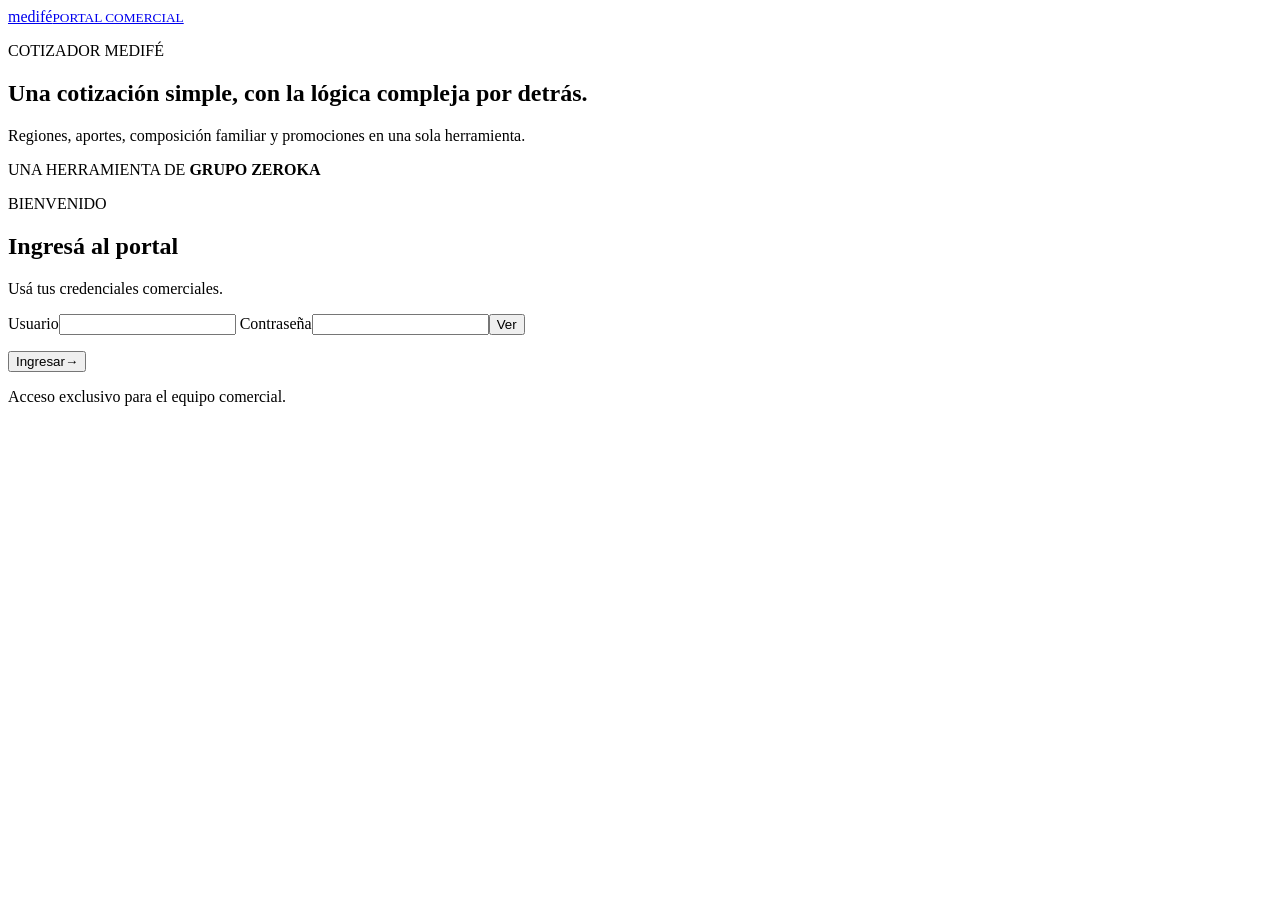
==== login.html @ 818e567e "Agrega pantalla de login Medifé" ====
<!doctype html>
<html lang="es">
<head>
  <meta charset="utf-8">
  <meta name="viewport" content="width=device-width,initial-scale=1">
  <meta name="theme-color" content="#173f70">
  <title>Medifé · Portal comercial</title>
  <link rel="stylesheet" href="css/styles.css">
</head>
<body class="login-page">
  <main class="login-shell">
    <section class="login-brand">
      <a class="brand brand--login" href="login.html"><span class="brand-word">medifé</span><small>PORTAL COMERCIAL</small></a>
      <div class="login-copy"><p class="eyebrow eyebrow--white">COTIZADOR MEDIFÉ</p><h1>Una cotización simple, con la lógica compleja por detrás.</h1><p>Regiones, aportes, composición familiar y promociones en una sola herramienta.</p></div>
      <p class="zeroka">UNA HERRAMIENTA DE <b>GRUPO ZEROKA</b></p>
    </section>
    <section class="login-card">
      <p class="eyebrow">BIENVENIDO</p><h2>Ingresá al portal</h2><p class="muted">Usá tus credenciales comerciales.</p>
      <form id="loginForm" autocomplete="on">
        <label>Usuario<input name="username" autocomplete="username" required></label>
        <label>Contraseña<span class="password-wrap"><input id="password" name="password" type="password" autocomplete="current-password" required><button type="button" id="showPassword">Ver</button></span></label>
        <p class="form-error" id="loginError" role="alert"></p>
        <button class="button button--primary button--wide" type="submit"><span>Ingresar</span><span>→</span></button>
      </form>
      <p class="login-note">Acceso exclusivo para el equipo comercial.</p>
    </section>
  </main>
  <script src="auth/login.js"></script>
</body>
</html>
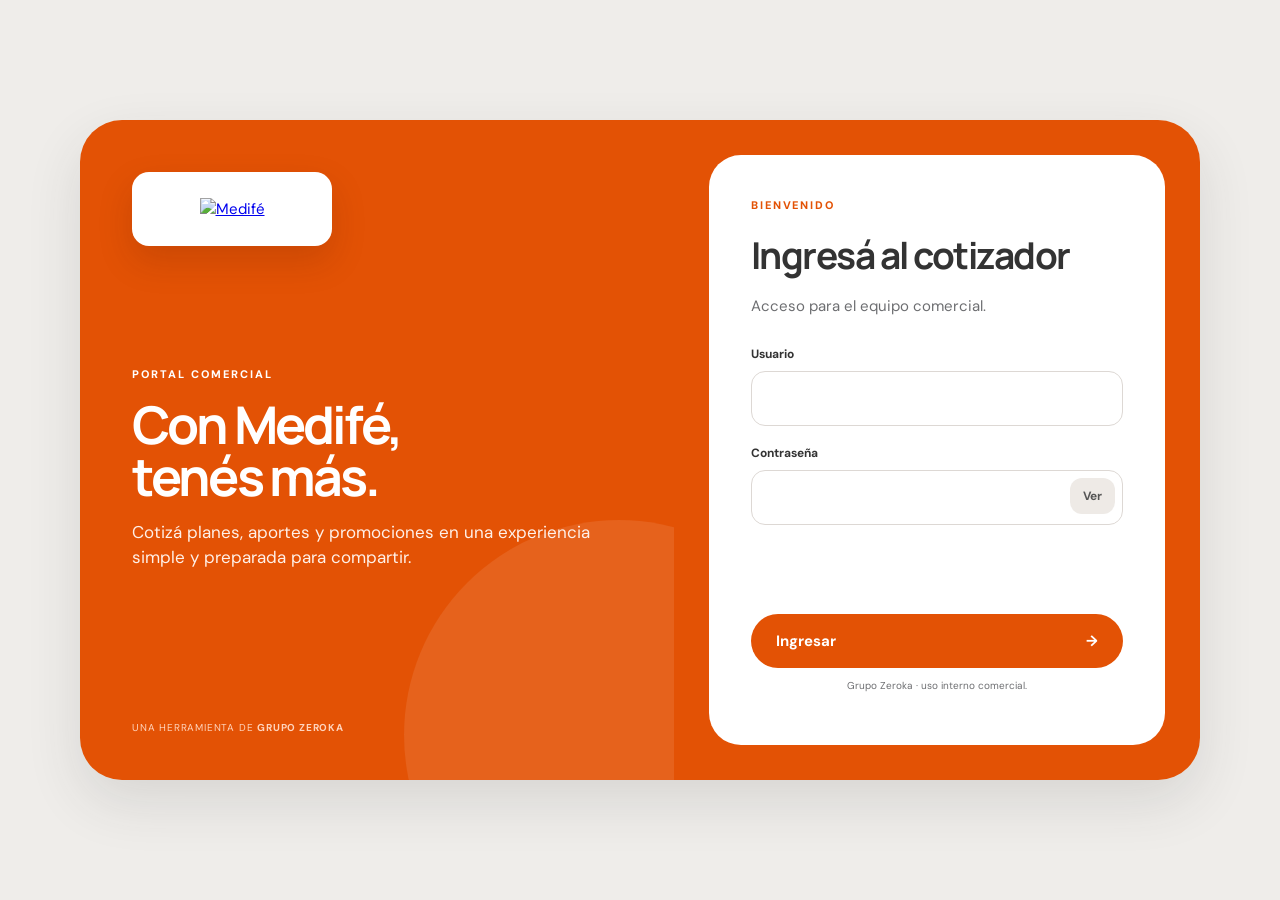
==== commit abf26829: "Incorpora logo oficial Medifé al login" ====
--- a/login.html
+++ b/login.html
@@ -3,26 +3,35 @@
 <head>
   <meta charset="utf-8">
   <meta name="viewport" content="width=device-width,initial-scale=1">
-  <meta name="theme-color" content="#173f70">
+  <meta name="theme-color" content="#e35205">
   <title>Medifé · Portal comercial</title>
   <link rel="stylesheet" href="css/styles.css">
+  <link rel="stylesheet" href="css/v2.css">
 </head>
 <body class="login-page">
   <main class="login-shell">
     <section class="login-brand">
-      <a class="brand brand--login" href="login.html"><span class="brand-word">medifé</span><small>PORTAL COMERCIAL</small></a>
-      <div class="login-copy"><p class="eyebrow eyebrow--white">COTIZADOR MEDIFÉ</p><h1>Una cotización simple, con la lógica compleja por detrás.</h1><p>Regiones, aportes, composición familiar y promociones en una sola herramienta.</p></div>
+      <a class="login-official-logo" href="login.html" aria-label="Medifé">
+        <img src="https://cdn.brandfetch.io/id6jmCuFs2/theme/dark/logo.svg?c=1bxid64Mup7aczewSAYMX&t=1781726803816" crossorigin="anonymous" referrerpolicy="no-referrer" alt="Medifé">
+      </a>
+      <div class="login-copy">
+        <p class="eyebrow eyebrow--white">PORTAL COMERCIAL</p>
+        <h1>Con Medifé,<br>tenés más.</h1>
+        <p>Cotizá planes, aportes y promociones en una experiencia simple y preparada para compartir.</p>
+      </div>
       <p class="zeroka">UNA HERRAMIENTA DE <b>GRUPO ZEROKA</b></p>
     </section>
     <section class="login-card">
-      <p class="eyebrow">BIENVENIDO</p><h2>Ingresá al portal</h2><p class="muted">Usá tus credenciales comerciales.</p>
+      <p class="eyebrow">BIENVENIDO</p>
+      <h2>Ingresá al cotizador</h2>
+      <p class="muted">Acceso para el equipo comercial.</p>
       <form id="loginForm" autocomplete="on">
         <label>Usuario<input name="username" autocomplete="username" required></label>
         <label>Contraseña<span class="password-wrap"><input id="password" name="password" type="password" autocomplete="current-password" required><button type="button" id="showPassword">Ver</button></span></label>
         <p class="form-error" id="loginError" role="alert"></p>
         <button class="button button--primary button--wide" type="submit"><span>Ingresar</span><span>→</span></button>
       </form>
-      <p class="login-note">Acceso exclusivo para el equipo comercial.</p>
+      <p class="login-note">Grupo Zeroka · uso interno comercial.</p>
     </section>
   </main>
   <script src="auth/login.js"></script>
--- a/css/styles.css
+++ b/css/styles.css
@@ -0,0 +1,16 @@
+@import url('https://fonts.googleapis.com/css2?family=DM+Sans:wght@400;500;600;700&family=Manrope:wght@500;600;700;800&display=swap');
+:root{--orange:#E35205;--orange-dark:#B84203;--silver:#A7A9AC;--silver-dark:#6D6E71;--silver-light:#F0F0EF;--charcoal:#333333;--paper:#F7F7F5;--ink:#333333;--muted:#6D6E71;--line:#DDDAD7;--white:#fff;--radius:34px;--shadow:0 22px 55px rgba(51,51,51,.12);--blue:var(--orange);--blue2:var(--orange-dark);--cyan:var(--silver);--aqua:var(--silver-light);--navy:var(--charcoal)}
+[hidden]{display:none!important}*{box-sizing:border-box}html{scroll-behavior:smooth}body{margin:0;background:var(--paper);color:var(--ink);font:15px/1.5 'DM Sans',sans-serif}button,input,select{font:inherit}button{cursor:pointer}input[type=checkbox],input[type=radio]{accent-color:var(--blue)}
+.site-header{height:78px;padding:0 clamp(24px,6vw,86px);display:flex;align-items:center;justify-content:space-between;background:#fff}.brand{display:flex;flex-direction:column;text-decoration:none;line-height:1}.brand-word{font:800 31px/1 'Manrope',sans-serif;letter-spacing:-.06em;color:var(--blue)}.brand small{margin-top:5px;color:var(--silver-dark);font-size:8px;font-weight:800;letter-spacing:.2em}.header-actions{display:flex;align-items:center;gap:24px;color:var(--muted);font-size:12px}.header-actions b{color:var(--blue);letter-spacing:.08em}.link-button{border:0;border-left:1px solid var(--line);background:none;padding-left:24px;color:var(--ink)}
+.hero{position:relative;min-height:650px;margin:0 18px;border-radius:0 0 48px 48px;overflow:hidden;background:linear-gradient(135deg,#C94403 0%,var(--orange) 55%,#F07A42 100%);color:#fff;display:grid;grid-template-columns:56% 44%}.hero-copy{z-index:2;padding:clamp(70px,9vw,115px) clamp(42px,7vw,100px)}.eyebrow{margin:0 0 16px;color:var(--blue);font-size:11px;font-weight:800;letter-spacing:.18em}.eyebrow--white{color:#fff}.hero h1{max-width:720px;margin:0;font:700 clamp(47px,5.7vw,82px)/.98 'Manrope',sans-serif;letter-spacing:-.06em}.hero-copy>p:not(.eyebrow){max-width:600px;margin:28px 0;color:#FFF0E8;font-size:18px}.hero-pills{display:flex;flex-wrap:wrap;gap:10px;margin-top:34px}.hero-pills span{padding:9px 13px;border-radius:999px;background:rgba(255,255,255,.12);border:1px solid rgba(255,255,255,.13);font-size:12px}.hero-art{position:relative;min-height:520px}.orb{position:absolute;border-radius:50%;background:rgba(255,255,255,.10);border:1px solid rgba(255,255,255,.18)}.orb--one{width:470px;height:470px;right:-80px;top:75px}.orb--two{width:250px;height:250px;left:0;top:120px}.orb--three{width:120px;height:120px;right:120px;bottom:30px;background:rgba(167,169,172,.55)}.hero-card{position:absolute;right:clamp(35px,6vw,90px);top:50%;transform:translateY(-50%);width:min(340px,78%);padding:34px;border-radius:34px;background:#fff;color:var(--ink);box-shadow:0 34px 80px rgba(0,0,0,.2)}.hero-card small{color:var(--silver-dark);font-weight:800;letter-spacing:.12em}.hero-card strong{display:block;margin:15px 0 4px;color:var(--blue);font:800 58px/1 'Manrope';letter-spacing:-.07em}.hero-card p{margin:0;color:var(--muted)}
+.button{display:inline-flex;align-items:center;justify-content:space-between;gap:24px;min-height:54px;padding:0 24px;border:1px solid transparent;border-radius:999px;font-weight:700}.button--white{background:#fff;color:var(--blue)}.button--primary{background:var(--blue);color:#fff}.button--outline{border-color:var(--line);background:#fff;color:var(--ink)}.button--ghost{border-color:rgba(255,255,255,.4);background:transparent;color:#fff}.button--wide{width:100%}
+.quote-layout{display:grid;grid-template-columns:minmax(0,1fr) 320px;gap:28px;max-width:1240px;margin:70px auto;padding:0 24px}.form-card{padding:clamp(30px,5vw,62px);border-radius:var(--radius);background:#fff;box-shadow:var(--shadow)}.section-heading{display:flex;gap:18px;align-items:flex-start;margin-bottom:30px}.section-heading>span{color:var(--silver-dark);font-weight:800}.section-heading h2{margin:0;font:700 clamp(30px,4vw,49px)/1.02 'Manrope';letter-spacing:-.05em}.section-heading h3{margin:0;font:700 25px/1.1 'Manrope'}.section-heading p{margin:8px 0 0;color:var(--muted)}.section-heading--small{margin-bottom:20px}.field-grid{display:grid;gap:16px}.field-grid--3{grid-template-columns:1.3fr 1fr 1fr}.field-grid--2{grid-template-columns:repeat(2,minmax(0,1fr))}label{display:grid;gap:8px;font-size:12px;font-weight:700}input:not([type=checkbox]):not([type=radio]),select{width:100%;height:52px;padding:0 15px;border:1px solid var(--line);border-radius:15px;background:#FCFBFA;color:var(--ink);outline:none}input:focus,select:focus{border-color:var(--silver-dark);box-shadow:0 0 0 3px var(--silver-light)}hr{margin:34px 0;border:0;border-top:1px solid var(--line)}.field-help{color:var(--muted);font-weight:400}.compact-row{margin-top:16px}.choice-row{display:grid;gap:12px}.choice-row--2{grid-template-columns:repeat(2,1fr)}.choice{position:relative;display:block;padding:18px;border:1px solid var(--line);border-radius:18px}.choice input{position:absolute;opacity:0}.choice b,.choice small{display:block}.choice small{margin-top:4px;color:var(--muted);font-weight:400}.choice.active{border-color:var(--blue);background:#F7F3F0}.check-card{display:flex;align-items:flex-start;gap:12px;padding:14px 16px;border:1px solid var(--line);border-radius:16px;background:#FCFBFA;min-height:52px}.check-card input{flex:0 0 auto;width:17px;height:17px;margin-top:2px}.check-card span{display:block}.check-card b,.check-card small{display:block}.check-card small{color:var(--muted);font-weight:400}.standalone-check{margin-top:14px}.subsection{margin-top:18px;padding:18px;border-radius:20px;background:#F5F4F2;border:1px solid #E6E2DE}.subsection h4{margin:0 0 14px;font:700 16px 'Manrope'}.children-ages{display:grid;grid-template-columns:repeat(4,minmax(0,1fr));gap:12px}.form-error{min-height:21px;margin:16px 0;color:#c73030;font-size:12px;font-weight:700}
+.campaign-info{margin:28px 0;border:1px solid var(--line);border-radius:18px;background:#FCFBFA;overflow:hidden}.campaign-info summary{display:flex;align-items:center;gap:12px;padding:16px;cursor:pointer;list-style:none}.campaign-info summary::-webkit-details-marker{display:none}.campaign-info-icon{display:grid;place-items:center;width:28px;height:28px;border-radius:50%;background:var(--blue);color:#fff;font-weight:800}.campaign-info summary>span:nth-child(2){flex:1}.campaign-info summary b,.campaign-info summary small{display:block}.campaign-info summary small{color:var(--muted)}.campaign-toggle{width:12px;height:12px;border-right:2px solid var(--muted);border-bottom:2px solid var(--muted);transform:rotate(45deg)}.campaign-info[open] .campaign-toggle{transform:rotate(225deg)}.campaign-info-body{padding:0 18px 18px;color:var(--muted);font-size:12px}.campaign-info-body p{margin:9px 0}
+.case-card{position:sticky;top:24px;align-self:start;padding:34px;border-radius:32px;background:var(--navy);color:#fff}.case-card h3{margin:0 0 28px;font:700 30px 'Manrope'}.case-person{display:flex;align-items:center;gap:14px;padding-bottom:25px;border-bottom:1px solid rgba(255,255,255,.16)}.case-person>span{display:grid;place-items:center;width:50px;height:50px;border-radius:17px;background:#fff;color:var(--blue);font-weight:800}.case-person b,.case-person small{display:block}.case-person small{color:#D7D7D7}.case-card dl{margin:24px 0}.case-card dl div{display:flex;justify-content:space-between;padding:8px 0}.case-card dt{color:#C9C9C9}.case-card dd{margin:0;font-weight:700}.case-foot{margin:30px 0 0;color:#B7B7B7;font-size:11px}
+.plans-section{padding:50px max(24px,4vw) 130px;background:#fff}.results-head{display:flex;align-items:end;justify-content:space-between;gap:30px;max-width:1400px;margin:0 auto 36px}.results-head h2{margin:0;font:700 clamp(36px,5vw,62px)/1 'Manrope';letter-spacing:-.055em}.results-head p:not(.eyebrow){color:var(--muted)}.plans-grid{display:grid;grid-template-columns:repeat(4,1fr);gap:18px;max-width:1400px;margin:auto}.plan-card{min-height:345px;padding:27px;border:1px solid var(--line);border-radius:28px;background:#fff;display:flex;flex-direction:column;transition:.2s}.plan-card:hover{transform:translateY(-4px);box-shadow:var(--shadow)}.plan-card.featured{background:var(--blue);color:#fff;border-color:var(--blue)}.plan-top{display:flex;justify-content:space-between;gap:12px}.plan-card h3{margin:0;font:800 29px/1.05 'Manrope';letter-spacing:-.04em}.tag{height:max-content;padding:7px 10px;border-radius:999px;background:var(--silver-light);color:var(--blue);font-size:10px;font-weight:800}.featured .tag{background:#fff;color:var(--blue)}.plan-family{color:var(--muted);min-height:42px}.featured .plan-family{color:#EFEFEF}.plan-price{margin:auto 0 17px}.plan-price small,.plan-price strong{display:block}.plan-price small{color:var(--muted)}.featured .plan-price small{color:#EFEFEF}.plan-price strong{margin:3px 0;font:700 27px 'Manrope'}.price-note{min-height:36px}.plan-card .button{width:100%}.featured .button{background:#fff;color:var(--blue)}.plan-flags{display:flex;flex-wrap:wrap;gap:6px;margin:0 0 15px}.plan-flags span{padding:6px 9px;border-radius:999px;background:#F2F2F1;color:var(--muted);font-size:9px;font-weight:700}.featured .plan-flags span{background:rgba(255,255,255,.12);color:#fff}.empty-state{grid-column:1/-1;padding:40px;border:1px dashed var(--line);border-radius:22px;text-align:center;color:var(--muted)}.empty-state b,.empty-state span{display:block}.empty-state b{color:var(--ink);font-size:18px}
+.selected-bar{position:relative;z-index:8;display:grid;grid-template-columns:1fr 1fr auto;align-items:center;gap:30px;padding:34px max(35px,6vw);background:var(--navy);color:#fff}.selected-bar p{margin:0;color:#C9C9C9;font-size:10px}.selected-bar h2{margin:4px 0;font:700 38px 'Manrope'}.selected-bar small{color:#C9C9C9}.selected-price strong,.selected-price small{display:block}.selected-price strong{font:700 35px 'Manrope'}.selected-actions{display:flex;gap:10px}
+.quote-dialog{width:min(1140px,96vw);height:95vh;padding:0;border:0;border-radius:26px;background:#EAE9E7;box-shadow:0 30px 90px rgba(0,0,0,.35)}.quote-dialog::backdrop{background:rgba(35,35,35,.72)}.dialog-toolbar{position:sticky;top:0;z-index:5;display:flex;align-items:center;justify-content:space-between;gap:20px;padding:14px 20px;background:#fff;border-bottom:1px solid var(--line)}.dialog-toolbar b,.dialog-toolbar small{display:block}.dialog-toolbar small{color:var(--muted)}.dialog-toolbar>div:last-child{display:flex;gap:10px}.icon-button{width:52px;border:0;border-radius:999px;background:var(--paper);font-size:26px}.quote-pages{padding:30px}.quote-page{position:relative;width:794px;min-height:1123px;margin:0 auto 28px;overflow:hidden;background:#fff;box-shadow:0 12px 34px rgba(35,35,35,.12);page-break-after:always}.quote-cover{background:linear-gradient(145deg,#C94403,var(--orange));color:#fff}.quote-cover:before{content:"";position:absolute;width:460px;height:460px;border-radius:50%;right:-170px;top:-160px;background:rgba(255,255,255,.1)}.quote-brand{position:absolute;left:58px;top:52px;font:800 38px 'Manrope';letter-spacing:-.06em}.quote-cover-copy{position:absolute;left:58px;top:230px;width:620px}.quote-cover h1{margin:0;font:700 62px/.98 'Manrope';letter-spacing:-.06em}.quote-cover p{font-size:19px;color:#FFF0E8}.cover-card{position:absolute;left:58px;right:58px;bottom:82px;padding:30px;border-radius:28px;background:#fff;color:var(--ink);display:grid;grid-template-columns:1fr 1fr}.cover-card small,.cover-card strong{display:block}.cover-card strong{font:700 29px 'Manrope'}.cover-card>div:last-child{padding-left:28px;border-left:1px solid var(--line)}.quote-content{padding:58px}.quote-content h2{margin:20px 0 30px;font:700 48px/1 'Manrope';letter-spacing:-.05em}.quote-content>p{color:var(--muted)}.quote-kpis{display:grid;grid-template-columns:repeat(3,1fr);gap:12px;margin:24px 0}.quote-kpi{padding:20px;border-radius:20px;background:#F4F1EE}.quote-kpi small,.quote-kpi strong{display:block}.quote-kpi strong{color:var(--blue);font:800 23px 'Manrope'}.detail-list{border-top:1px solid var(--line)}.detail-row{display:grid;grid-template-columns:1fr 170px;gap:20px;padding:15px 0;border-bottom:1px solid var(--line)}.detail-row>span:last-child{text-align:right;color:var(--blue);font-weight:800}.detail-row small{color:var(--muted)}.timeline{display:grid;grid-template-columns:repeat(4,1fr);gap:10px}.month-card{padding:14px;border-radius:16px;background:#F4F3F1}.month-card b,.month-card span,.month-card small{display:block}.month-card b{color:var(--blue)}.month-card span{font-size:17px;font-weight:800}.month-card small{color:var(--muted)}.quote-note{margin-top:22px;padding:16px;border-radius:16px;background:#fff7df;color:#6e5a1b;font-size:11px}.quote-footer{position:absolute;left:58px;right:58px;bottom:35px;display:flex;justify-content:space-between;color:var(--muted);font-size:10px}
+.login-page{min-height:100vh;display:grid;place-items:center;padding:70px 24px;background:#EFEDEA}.login-shell{position:relative;width:min(1120px,100%);min-height:650px;display:grid;grid-template-columns:55% 45%;border-radius:42px;overflow:hidden;background:var(--blue);box-shadow:var(--shadow)}.login-brand{position:relative;padding:52px;color:#fff;overflow:hidden}.login-brand:after{content:"";position:absolute;width:430px;height:430px;border-radius:50%;right:-160px;bottom:-170px;background:rgba(167,169,172,.35)}.brand--login .brand-word{color:#fff}.brand--login small{color:#E0E0E0}.login-copy{position:relative;z-index:1;margin-top:120px}.login-copy h1{margin:0;font:700 52px/1 'Manrope';letter-spacing:-.055em}.login-copy>p:last-child{color:#FFF0E8;font-size:17px}.zeroka{position:absolute;left:52px;bottom:45px;margin:0;color:#E0E0E0;font-size:10px;letter-spacing:.08em}.login-card{align-self:center;margin:35px;padding:42px;border-radius:32px;background:#fff}.login-card h2{margin:0;font:700 37px 'Manrope';letter-spacing:-.04em}.muted{color:var(--muted)}.login-card form{display:grid;gap:18px;margin-top:28px}.password-wrap{position:relative}.password-wrap button{position:absolute;right:8px;top:8px;height:36px;padding:0 13px;border:0;border-radius:12px;background:var(--silver-light);color:var(--blue);font-weight:700}.login-note{text-align:center;color:var(--muted);font-size:10px}
+@media(max-width:1050px){.hero{grid-template-columns:1fr;min-height:auto}.hero-art{min-height:390px}.quote-layout{grid-template-columns:1fr}.case-card{position:static}.plans-grid{grid-template-columns:repeat(2,1fr)}.children-ages{grid-template-columns:repeat(3,1fr)}.selected-bar{grid-template-columns:1fr 1fr}.selected-actions{grid-column:1/-1}.login-shell{grid-template-columns:1fr}.login-brand{min-height:390px}.login-card{margin:28px}.zeroka{position:static;margin-top:55px}}
+@media(max-width:700px){.site-header{padding:0 18px}.header-actions span{display:none}.hero{margin:0;border-radius:0 0 28px 28px}.hero-copy{padding:60px 25px}.hero h1{font-size:48px}.hero-art{min-height:320px}.hero-card{right:25px}.quote-layout{padding:0 14px;margin:35px auto}.form-card{padding:25px 18px}.field-grid--3,.field-grid--2,.choice-row--2{grid-template-columns:1fr}.children-ages{grid-template-columns:repeat(2,1fr)}.plans-grid{grid-template-columns:1fr}.results-head{align-items:flex-start;flex-direction:column}.selected-bar{grid-template-columns:1fr;padding:28px 24px}.quote-dialog{width:100vw;height:100vh;border-radius:0}.quote-pages{padding:10px;overflow:auto}.quote-page{transform-origin:top left}.dialog-toolbar{align-items:flex-start}.dialog-toolbar small{display:none}.login-page{padding:0}.login-shell{min-height:100vh;border-radius:0}.login-brand{min-height:360px;padding:38px 28px}.login-copy{margin-top:90px}.login-copy h1{font-size:42px}.login-card{margin:18px;padding:30px 22px}}
+@media print{body>*:not(.quote-dialog){display:none!important}.quote-dialog{display:block!important;position:static;width:auto;height:auto;background:#fff;box-shadow:none}.dialog-toolbar{display:none!important}.quote-pages{padding:0}.quote-page{margin:0;box-shadow:none;page-break-after:always}@page{size:A4;margin:0}}
--- a/css/v2.css
+++ b/css/v2.css
@@ -0,0 +1,43 @@
+/* Segunda pasada visual Medifé: identidad naranja/plata, formulario más claro y PDF alineado a los otros cotizadores. */
+:root{--mf-orange:#e35205;--mf-orange-dark:#bd4300;--mf-orange-soft:#fff2eb;--mf-silver:#c6c6c6;--mf-silver-2:#e8e8e8;--mf-graphite:#333;--mf-paper:#f6f5f3}
+body{background:var(--mf-paper)}
+.site-header{height:84px;padding-inline:clamp(20px,5vw,72px);border-bottom:1px solid #ece8e4}
+.brand--official{display:flex;align-items:center;gap:14px;text-decoration:none}
+.brand-logo-shell{display:flex;align-items:center;justify-content:center;width:126px;height:48px;padding:8px 13px;border-radius:14px;background:var(--mf-orange);box-shadow:0 9px 22px rgba(227,82,5,.16)}
+.brand-logo-shell img{display:block;width:100%;height:100%;object-fit:contain}
+.brand-copy{display:grid;gap:3px}.brand-copy b{color:var(--mf-graphite);font-size:11px;letter-spacing:.11em}.brand-copy small{color:#888;font-size:8px;letter-spacing:.12em}
+.hero{min-height:610px;background:linear-gradient(135deg,#c94700 0%,var(--mf-orange) 58%,#ef7d43 100%);grid-template-columns:58% 42%}
+.hero:before{content:"";position:absolute;inset:0;background:radial-gradient(circle at 83% 23%,rgba(255,255,255,.18),transparent 22%),linear-gradient(110deg,transparent 55%,rgba(255,255,255,.06) 55% 56%,transparent 56%);pointer-events:none}
+.hero-copy{padding-top:92px}.hero h1{max-width:760px}.hero-copy>p:not(.eyebrow){color:#fff2eb}.hero-pills span{background:rgba(80,28,0,.18)}
+.hero-art{display:flex;align-items:center;justify-content:center;padding:48px}.hero-brand-card{position:relative;z-index:2;width:min(390px,90%);padding:38px;border:1px solid rgba(255,255,255,.45);border-radius:36px;background:rgba(255,255,255,.96);box-shadow:0 28px 70px rgba(99,32,0,.25)}
+.hero-brand-logo{display:flex;align-items:center;justify-content:center;min-height:116px;border-radius:24px;background:var(--mf-orange);padding:22px 28px}.hero-brand-logo img{width:min(250px,90%);height:auto}.hero-brand-card>span{display:block;margin-top:25px;color:#a2a2a2;font-size:10px;font-weight:800;letter-spacing:.16em}.hero-brand-card h3{margin:7px 0 8px;color:var(--mf-graphite);font:700 30px/1.05 'Manrope',sans-serif;letter-spacing:-.04em}.hero-brand-card p{margin:0;color:#777}.hero-seal{display:inline-flex!important;margin-top:22px!important;padding:9px 13px;border-radius:999px;background:#f1efed;color:#666!important;font-size:9px!important;letter-spacing:.1em!important}
+.quote-layout{grid-template-columns:minmax(0,1fr) 300px;max-width:1280px;gap:24px;margin-top:56px}.form-card{padding:40px;border:1px solid #ece8e4;box-shadow:0 18px 48px rgba(51,51,51,.08)}
+.form-card> .section-heading{margin-bottom:25px}.form-card form{display:grid;gap:0}.form-card hr{margin:30px 0;border-color:#eeeae7}
+.section-heading>span{display:grid;place-items:center;width:34px;height:34px;border-radius:12px;background:var(--mf-orange-soft);color:var(--mf-orange);font-size:11px}.section-heading--small h3{font-size:23px}
+.field-grid{gap:13px}.field-grid--3{grid-template-columns:1.22fr .78fr .9fr}.field-grid--2{grid-template-columns:repeat(2,minmax(0,1fr))}
+label>span:first-child{color:#4d4d4d}
+input:not([type=checkbox]):not([type=radio]),select{height:55px;border:1px solid #ddd8d4;border-radius:14px;background-color:#fff;font-size:14px;transition:.18s ease}
+input:not([type=checkbox]):not([type=radio]):hover,select:hover{border-color:#bcb6b1}
+input:not([type=checkbox]):not([type=radio]):focus,select:focus{border-color:var(--mf-orange);box-shadow:0 0 0 3px rgba(227,82,5,.11)}
+select{appearance:none;-webkit-appearance:none;padding-right:46px;background-image:url("data:image/svg+xml,%3Csvg xmlns='http://www.w3.org/2000/svg' width='16' height='16' viewBox='0 0 24 24' fill='none' stroke='%23585858' stroke-width='2' stroke-linecap='round' stroke-linejoin='round'%3E%3Cpath d='m6 9 6 6 6-6'/%3E%3C/svg%3E");background-repeat:no-repeat;background-position:right 16px center;background-size:16px}
+.choice-row{gap:10px}.choice{min-height:82px;padding:16px 18px;border-radius:16px;background:#fff}.choice.active{border-color:var(--mf-orange);background:var(--mf-orange-soft);box-shadow:inset 0 0 0 1px rgba(227,82,5,.08)}
+.check-card{border-color:#ddd8d4;background:#fff}.check-card:has(input:checked){border-color:var(--mf-orange);background:var(--mf-orange-soft)}
+.subsection{margin-top:15px;padding:18px 20px;border:1px solid #e5e1dd;border-radius:18px;background:#faf9f8}.subsection h4{display:flex;align-items:center;gap:8px;margin-bottom:15px}.subsection h4:before{content:"";width:7px;height:7px;border-radius:50%;background:var(--mf-orange)}
+.campaign-info{margin:22px 0;background:#faf9f8}.campaign-info-icon{background:var(--mf-orange)}
+.case-card{top:18px;border-radius:28px;background:#393939;box-shadow:0 16px 42px rgba(35,35,35,.16)}.case-card:before{content:"MEDIFÉ";display:block;margin-bottom:20px;color:#bdbdbd;font-size:9px;font-weight:800;letter-spacing:.22em}.case-person>span{color:var(--mf-orange)}
+.plans-section{padding-top:58px}.plans-grid{grid-template-columns:repeat(3,1fr);gap:16px}.plan-card{min-height:325px;border-radius:24px}.plan-card.featured{background:var(--mf-orange);border-color:var(--mf-orange)}.tag{background:#f0eeee;color:#555}.featured .tag{color:var(--mf-orange)}.plan-flags span{background:#f2f0ee}.featured .plan-flags span{background:rgba(255,255,255,.16)}
+.selected-bar{background:#363636;border-top:4px solid var(--mf-orange)}
+/* PDF v2 */
+.medife-pdf-page{position:relative;width:794px!important;height:1123px!important;min-height:1123px!important;margin:0 auto 28px;overflow:hidden;background:#fff;box-shadow:0 12px 34px rgba(35,35,35,.12);font-family:Arial,Helvetica,sans-serif}
+.medife-cover{background:linear-gradient(145deg,#cb4800 0%,var(--mf-orange) 54%,#ef7f46 100%);color:#fff}.medife-cover:before{content:"";position:absolute;width:500px;height:500px;border:1px solid rgba(255,255,255,.18);border-radius:50%;right:-230px;top:-220px}.medife-cover:after{content:"";position:absolute;width:260px;height:260px;border-radius:50%;left:-120px;bottom:160px;background:rgba(255,255,255,.07)}
+.medife-cover-logo{position:absolute;left:58px;top:54px;display:flex;align-items:center;justify-content:center;width:230px;height:88px;padding:18px 24px;border-radius:18px;background:#fff;box-shadow:0 14px 34px rgba(83,29,0,.18)}.medife-cover-logo img{max-width:100%;max-height:100%}
+.medife-cover-kicker{position:absolute;left:58px;top:210px;font-size:10px;font-weight:800;letter-spacing:2px;color:#ffe2d2}.medife-cover h1{position:absolute;left:58px;top:258px;width:650px;margin:0;font-size:66px;line-height:.96;letter-spacing:-3.2px}.medife-cover-sub{position:absolute;left:58px;top:485px;width:560px;margin:0;color:#fff0e8;font-size:18px;line-height:1.42}.medife-cover-meta{position:absolute;left:58px;top:565px;color:#ffe0cf;font-size:12px}
+.medife-cover-card{position:absolute;left:58px;right:58px;bottom:108px;display:grid;grid-template-columns:.8fr 1.25fr 1.25fr;border:1px solid rgba(255,255,255,.25);border-radius:20px;background:rgba(116,37,0,.18);overflow:hidden}.medife-cover-card>div{min-height:116px;padding:21px 20px;border-left:1px solid rgba(255,255,255,.2);display:grid;align-content:center;gap:8px}.medife-cover-card>div:first-child{border-left:0}.medife-cover-card span{font-size:8px;font-weight:800;letter-spacing:1.25px;color:#ffd9c4}.medife-cover-card strong{font-size:19px;color:#fff}.medife-cover-card>div:first-child strong{font-size:31px}
+.medife-pdf-footer{position:absolute;left:58px;right:58px;bottom:34px;display:flex;justify-content:space-between;color:rgba(255,255,255,.72);font-size:9px}.medife-pdf-page:not(.medife-cover) .medife-pdf-footer{color:#888}
+.medife-summary{background:#393939}.medife-summary-panel{position:absolute;left:58px;right:58px;top:40px;bottom:40px;overflow:hidden;border-radius:0 0 84px 0;background:#f4f3f1}.medife-summary-title{display:flex;align-items:center;gap:10px;width:540px;height:108px;padding:0 68px;border-radius:0 0 38px 0;background:var(--mf-orange);color:#fff}.medife-summary-title span{font-size:29px;font-weight:400}.medife-summary-title strong{font-size:30px}.medife-summary-plan{height:137px;display:flex;flex-direction:column;align-items:center;justify-content:center}.medife-summary-plan span{font-size:16px;letter-spacing:.8px;color:#73706d}.medife-summary-plan strong{margin-top:7px;font-size:54px;line-height:.9;letter-spacing:-1.8px;color:#333}
+.medife-summary-table{width:574px;margin:0 auto;border:1px solid #d8d4d0;border-bottom:0}.medife-summary-row>b{height:30px;display:flex;align-items:center;justify-content:center;padding:0 12px;background:#c7c5c3;color:#333;text-align:center;font-size:20px}.medife-summary-row>span{min-height:34px;display:flex;flex-direction:column;align-items:center;justify-content:center;padding:6px 12px;background:#f7f6f4;color:#3e3d3b;text-align:center;font-size:22px;line-height:1.05}.medife-summary-row small{display:block;margin-top:4px;color:#777;font-size:9px;font-weight:400}.medife-summary-total{width:574px;margin:0 auto;border:1px solid #d8d4d0;border-top:0;text-align:center}.medife-summary-total b{height:39px;display:flex;align-items:center;justify-content:center;background:var(--mf-orange);color:#fff;font-size:23px}.medife-summary-total strong{height:54px;display:flex;align-items:center;justify-content:center;background:#fff;color:#333;font-size:34px}.medife-summary-legal{position:absolute;left:62px;right:62px;bottom:82px;color:#676461;font-size:10px;line-height:1.3}.medife-summary-brand{position:absolute;left:62px;right:62px;bottom:25px;display:flex;align-items:center;justify-content:space-between}.medife-summary-brand .logo-box{display:flex;align-items:center;justify-content:center;width:165px;height:52px;padding:10px 16px;border-radius:12px;background:var(--mf-orange)}.medife-summary-brand img{max-width:100%;max-height:100%}.medife-summary-brand b{color:#888;font-size:8px;letter-spacing:.5px}
+.medife-timeline .quote-content{padding-top:55px}.medife-timeline-head{display:flex;align-items:center;justify-content:space-between;margin-bottom:22px}.medife-timeline-logo{display:flex;align-items:center;justify-content:center;width:150px;height:48px;padding:9px 14px;border-radius:11px;background:var(--mf-orange)}.medife-timeline-logo img{max-width:100%;max-height:100%}.medife-timeline .timeline{grid-template-columns:repeat(3,1fr)}
+/* Login */
+.login-page{background:#efedea}.login-shell{background:var(--mf-orange);grid-template-columns:53% 47%}.login-brand:after{background:rgba(255,255,255,.09)}.login-official-logo{display:flex;align-items:center;justify-content:center;width:200px;height:74px;padding:15px 22px;border-radius:17px;background:#fff;box-shadow:0 15px 34px rgba(86,30,0,.18)}.login-official-logo img{max-width:100%;max-height:100%}.login-copy>p:last-child{color:#fff0e8}.zeroka{color:#ffd4bd}.password-wrap button{background:#eeeae6;color:#555}
+@media(max-width:1050px){.plans-grid{grid-template-columns:repeat(2,1fr)}.quote-layout{grid-template-columns:1fr}.case-card{position:static}}
+@media(max-width:700px){.brand-copy{display:none}.brand-logo-shell{width:104px;height:42px}.hero{grid-template-columns:1fr}.hero-art{min-height:360px;padding:24px}.hero-brand-card{width:100%}.form-card{padding:25px 18px}.field-grid--3,.field-grid--2{grid-template-columns:1fr}.plans-grid{grid-template-columns:1fr}}
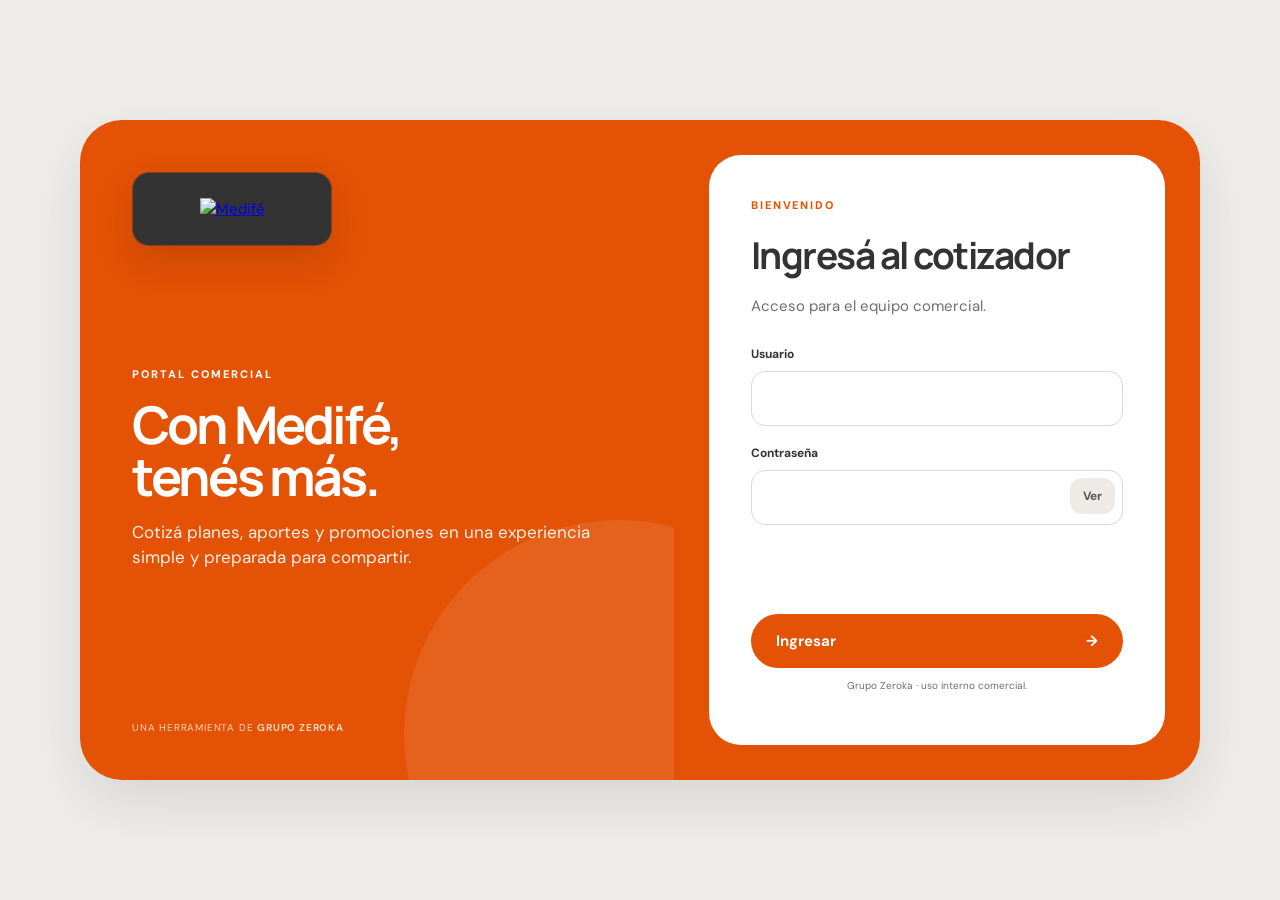
==== commit a73e1f40: "Aplica contraste del logo oficial en el login" ====
--- a/login.html
+++ b/login.html
@@ -7,6 +7,7 @@
   <title>Medifé · Portal comercial</title>
   <link rel="stylesheet" href="css/styles.css">
   <link rel="stylesheet" href="css/v2.css">
+  <link rel="stylesheet" href="css/logo-fix.css">
 </head>
 <body class="login-page">
   <main class="login-shell">
--- a/css/logo-fix.css
+++ b/css/logo-fix.css
@@ -0,0 +1,4 @@
+.brand-logo-shell,.hero-brand-logo,.medife-cover-logo,.medife-summary-brand .logo-box,.medife-timeline-logo,.login-official-logo{background:#333!important;border:1px solid rgba(227,82,5,.45)}
+.brand-logo-shell{box-shadow:0 9px 22px rgba(51,51,51,.16)}
+.hero-brand-logo{box-shadow:inset 0 0 0 1px rgba(255,255,255,.06)}
+.medife-cover-logo{box-shadow:0 14px 34px rgba(83,29,0,.2)}
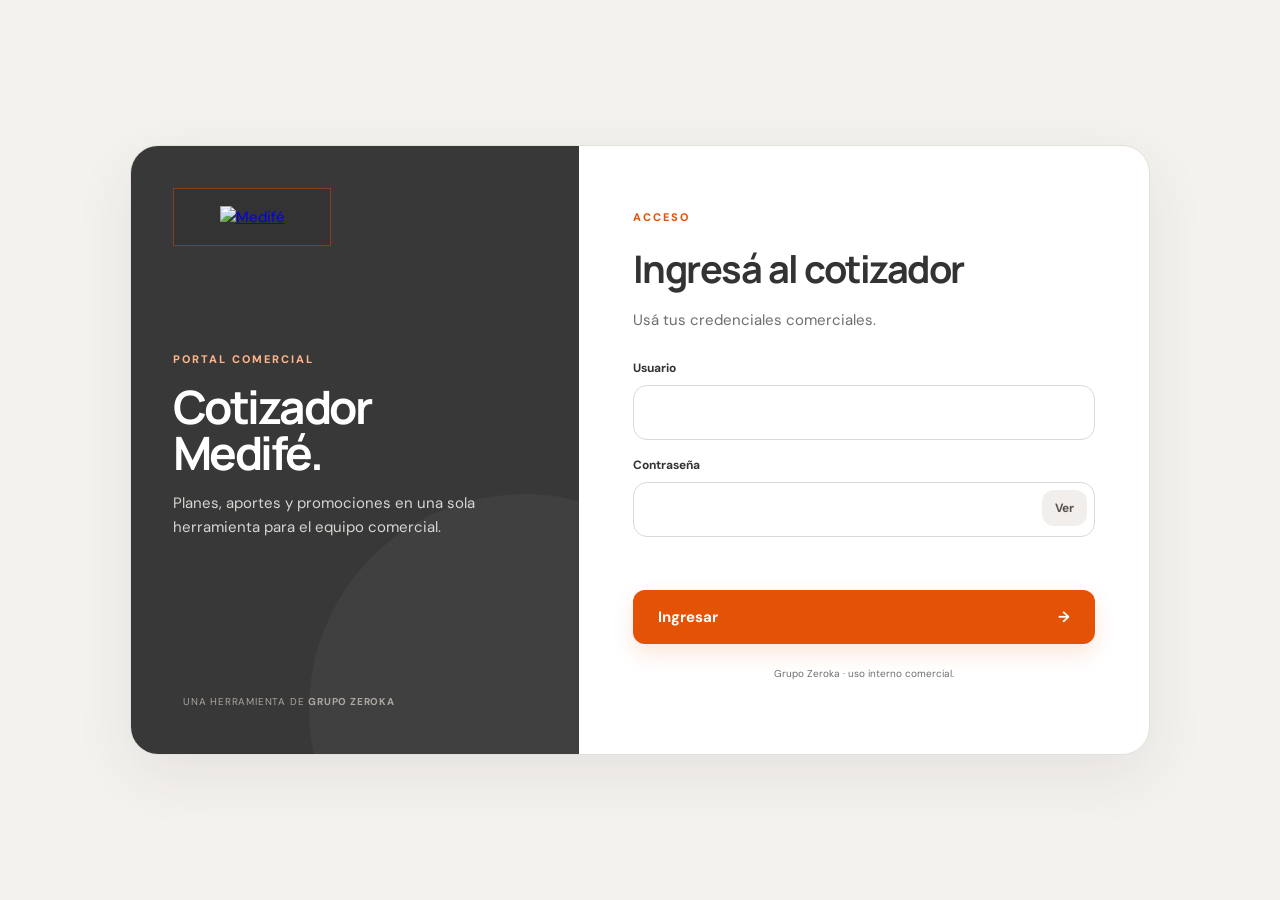
==== commit 504676d0: "Simplifica login del cotizador Medifé" ====
--- a/login.html
+++ b/login.html
@@ -3,11 +3,12 @@
 <head>
   <meta charset="utf-8">
   <meta name="viewport" content="width=device-width,initial-scale=1">
-  <meta name="theme-color" content="#e35205">
+  <meta name="theme-color" content="#f4f2ef">
   <title>Medifé · Portal comercial</title>
   <link rel="stylesheet" href="css/styles.css">
   <link rel="stylesheet" href="css/v2.css">
   <link rel="stylesheet" href="css/logo-fix.css">
+  <link rel="stylesheet" href="css/login-v3.css">
 </head>
 <body class="login-page">
   <main class="login-shell">
@@ -16,16 +17,16 @@
         <img src="https://cdn.brandfetch.io/id6jmCuFs2/theme/dark/logo.svg?c=1bxid64Mup7aczewSAYMX&t=1781726803816" crossorigin="anonymous" referrerpolicy="no-referrer" alt="Medifé">
       </a>
       <div class="login-copy">
-        <p class="eyebrow eyebrow--white">PORTAL COMERCIAL</p>
-        <h1>Con Medifé,<br>tenés más.</h1>
-        <p>Cotizá planes, aportes y promociones en una experiencia simple y preparada para compartir.</p>
+        <p class="eyebrow">PORTAL COMERCIAL</p>
+        <h1>Cotizador<br>Medifé.</h1>
+        <p>Planes, aportes y promociones en una sola herramienta para el equipo comercial.</p>
       </div>
       <p class="zeroka">UNA HERRAMIENTA DE <b>GRUPO ZEROKA</b></p>
     </section>
     <section class="login-card">
-      <p class="eyebrow">BIENVENIDO</p>
+      <p class="eyebrow">ACCESO</p>
       <h2>Ingresá al cotizador</h2>
-      <p class="muted">Acceso para el equipo comercial.</p>
+      <p class="muted">Usá tus credenciales comerciales.</p>
       <form id="loginForm" autocomplete="on">
         <label>Usuario<input name="username" autocomplete="username" required></label>
         <label>Contraseña<span class="password-wrap"><input id="password" name="password" type="password" autocomplete="current-password" required><button type="button" id="showPassword">Ver</button></span></label>
--- a/css/login-v3.css
+++ b/css/login-v3.css
@@ -0,0 +1 @@
+body.login-page{background:#f4f2ef;display:grid;place-items:center;padding:28px}.login-shell{width:min(1020px,100%);min-height:610px;grid-template-columns:44% 56%;border:1px solid #e4dfda;border-radius:28px;background:#fff;box-shadow:0 20px 60px rgba(45,39,34,.08)}.login-brand{padding:42px;background:#383838;color:#fff}.login-brand:after{background:rgba(255,255,255,.04)}.login-official-logo{width:158px;height:58px;padding:0;border-radius:0;background:transparent;box-shadow:none}.login-official-logo img{object-fit:contain}.login-copy{margin-top:105px}.login-copy .eyebrow{color:#ffb48b}.login-copy h1{font-size:46px;line-height:1.02}.login-copy>p:last-child{color:#d9d6d2;font-size:15px;line-height:1.55}.zeroka{color:#aaa49e}.login-card{align-self:center;margin:46px 54px;padding:0;background:transparent;border-radius:0}.login-card .eyebrow{color:#e35205}.login-card h2{font-size:38px}.login-card form{gap:16px}.login-card input{height:52px;border-radius:12px}.login-card .button{border-radius:12px}.password-wrap button{top:8px;background:#f1eeeb;color:#57524e}.login-note{margin-top:22px}.login-page .form-error{margin:0}.login-page .button--primary{box-shadow:0 10px 22px rgba(227,82,5,.14)}@media(max-width:850px){body.login-page{padding:0}.login-shell{min-height:100vh;grid-template-columns:1fr;border:0;border-radius:0}.login-brand{min-height:280px;padding:32px 26px}.login-copy{margin-top:60px}.login-copy h1{font-size:38px}.login-card{margin:30px 24px 44px}}
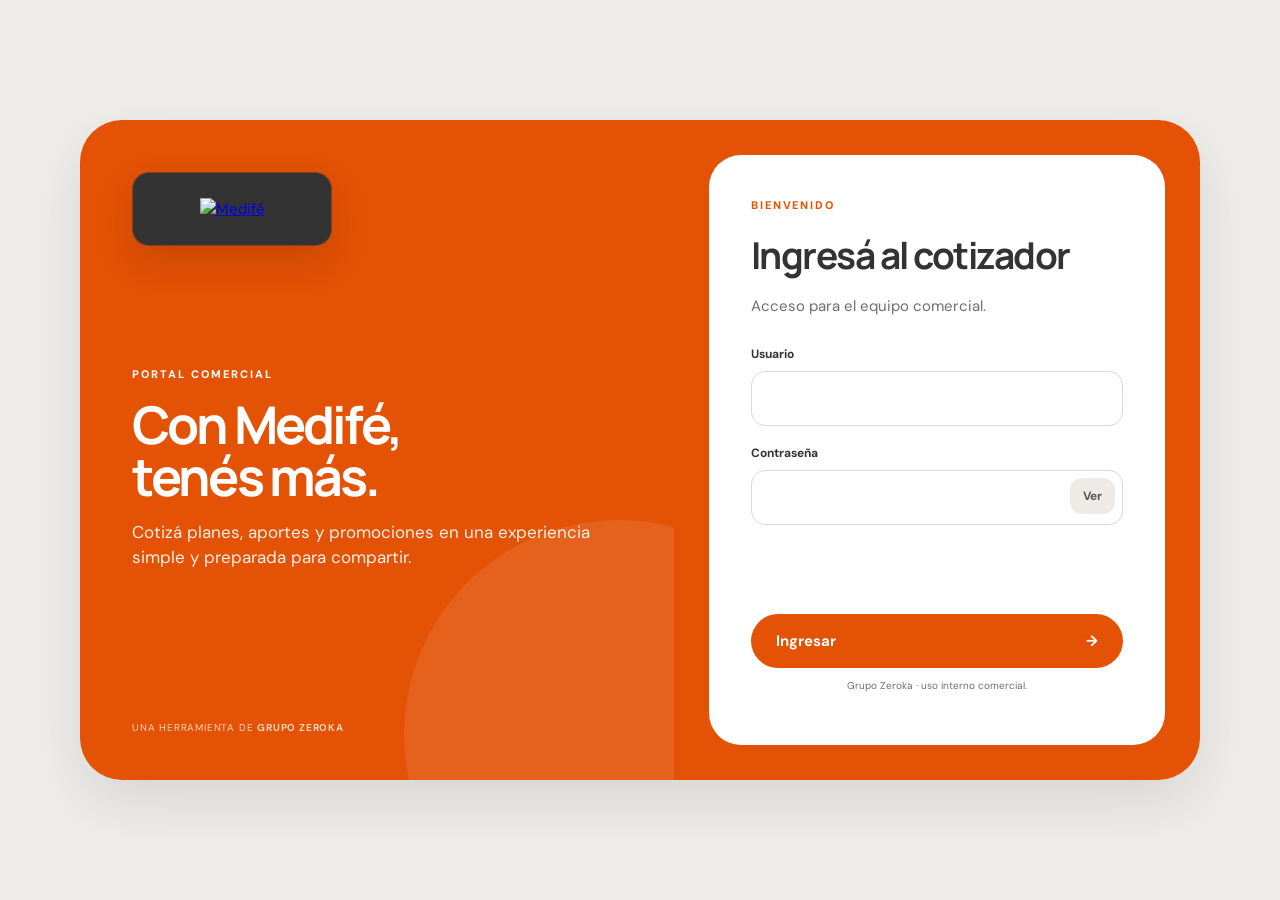
==== commit 9a8df642: "Revertir login Medifé a diseño visual anterior" ====
--- a/login.html
+++ b/login.html
@@ -3,12 +3,11 @@
 <head>
   <meta charset="utf-8">
   <meta name="viewport" content="width=device-width,initial-scale=1">
-  <meta name="theme-color" content="#f4f2ef">
+  <meta name="theme-color" content="#e35205">
   <title>Medifé · Portal comercial</title>
   <link rel="stylesheet" href="css/styles.css">
   <link rel="stylesheet" href="css/v2.css">
   <link rel="stylesheet" href="css/logo-fix.css">
-  <link rel="stylesheet" href="css/login-v3.css">
 </head>
 <body class="login-page">
   <main class="login-shell">
@@ -17,16 +16,16 @@
         <img src="https://cdn.brandfetch.io/id6jmCuFs2/theme/dark/logo.svg?c=1bxid64Mup7aczewSAYMX&t=1781726803816" crossorigin="anonymous" referrerpolicy="no-referrer" alt="Medifé">
       </a>
       <div class="login-copy">
-        <p class="eyebrow">PORTAL COMERCIAL</p>
-        <h1>Cotizador<br>Medifé.</h1>
-        <p>Planes, aportes y promociones en una sola herramienta para el equipo comercial.</p>
+        <p class="eyebrow eyebrow--white">PORTAL COMERCIAL</p>
+        <h1>Con Medifé,<br>tenés más.</h1>
+        <p>Cotizá planes, aportes y promociones en una experiencia simple y preparada para compartir.</p>
       </div>
       <p class="zeroka">UNA HERRAMIENTA DE <b>GRUPO ZEROKA</b></p>
     </section>
     <section class="login-card">
-      <p class="eyebrow">ACCESO</p>
+      <p class="eyebrow">BIENVENIDO</p>
       <h2>Ingresá al cotizador</h2>
-      <p class="muted">Usá tus credenciales comerciales.</p>
+      <p class="muted">Acceso para el equipo comercial.</p>
       <form id="loginForm" autocomplete="on">
         <label>Usuario<input name="username" autocomplete="username" required></label>
         <label>Contraseña<span class="password-wrap"><input id="password" name="password" type="password" autocomplete="current-password" required><button type="button" id="showPassword">Ver</button></span></label>
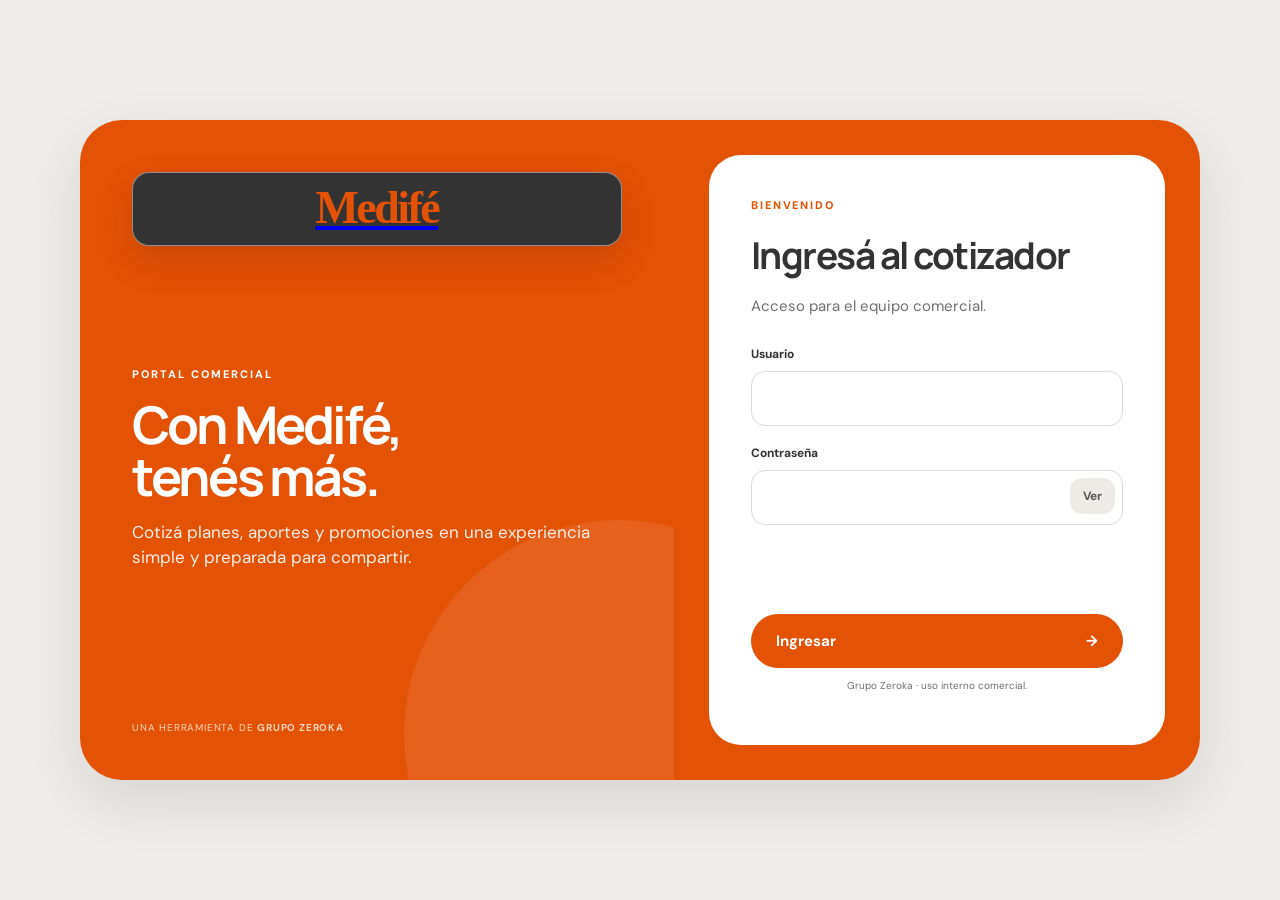
==== commit af494e7a: "ui: clean Medife wordmark on login" ====
--- a/login.html
+++ b/login.html
@@ -8,13 +8,12 @@
   <link rel="stylesheet" href="css/styles.css">
   <link rel="stylesheet" href="css/v2.css">
   <link rel="stylesheet" href="css/logo-fix.css">
+  <link rel="stylesheet" href="css/brand-wordmark.css">
 </head>
 <body class="login-page">
   <main class="login-shell">
     <section class="login-brand">
-      <a class="login-official-logo" href="login.html" aria-label="Medifé">
-        <img src="https://cdn.brandfetch.io/id6jmCuFs2/theme/dark/logo.svg?c=1bxid64Mup7aczewSAYMX&t=1781726803816" crossorigin="anonymous" referrerpolicy="no-referrer" alt="Medifé">
-      </a>
+      <a class="login-official-logo" href="login.html" aria-label="Medifé"><span class="medife-wordmark">Medifé</span></a>
       <div class="login-copy">
         <p class="eyebrow eyebrow--white">PORTAL COMERCIAL</p>
         <h1>Con Medifé,<br>tenés más.</h1>
--- a/css/brand-wordmark.css
+++ b/css/brand-wordmark.css
@@ -0,0 +1,46 @@
+/* Wordmark limpio Medifé: sin bloque negro del asset externo. */
+.medife-wordmark{
+  display:inline-block;
+  color:#e35205;
+  font-family:Georgia,'Times New Roman',serif;
+  font-weight:700;
+  line-height:.9;
+  letter-spacing:-.055em;
+  white-space:nowrap;
+}
+.brand-logo-shell{
+  width:auto;
+  min-width:126px;
+  height:48px;
+  padding:7px 14px 9px;
+  background:#fff;
+  border:1px solid #eee7e2;
+  box-shadow:0 8px 20px rgba(51,51,51,.07);
+}
+.brand-logo-shell .medife-wordmark{font-size:31px}
+.hero-brand-logo{
+  min-height:104px;
+  background:#fff;
+  border:1px solid #eee7e2;
+}
+.hero-brand-logo .medife-wordmark{font-size:58px}
+.login-official-logo{
+  width:auto;
+  min-width:190px;
+  height:74px;
+  padding:13px 22px 16px;
+  background:#fff;
+  border:1px solid rgba(255,255,255,.45);
+}
+.login-official-logo .medife-wordmark{font-size:46px}
+.medife-cover-logo{background:#fff}
+.medife-cover-logo .medife-wordmark{font-size:52px}
+.medife-summary-brand .logo-box,
+.medife-timeline-logo{background:#fff;border:1px solid #e6e1dd}
+.medife-summary-brand .medife-wordmark{font-size:30px}
+.medife-timeline-logo .medife-wordmark{font-size:28px}
+@media(max-width:700px){
+  .brand-logo-shell{min-width:104px;height:42px;padding:6px 11px 8px}
+  .brand-logo-shell .medife-wordmark{font-size:26px}
+  .hero-brand-logo .medife-wordmark{font-size:48px}
+}
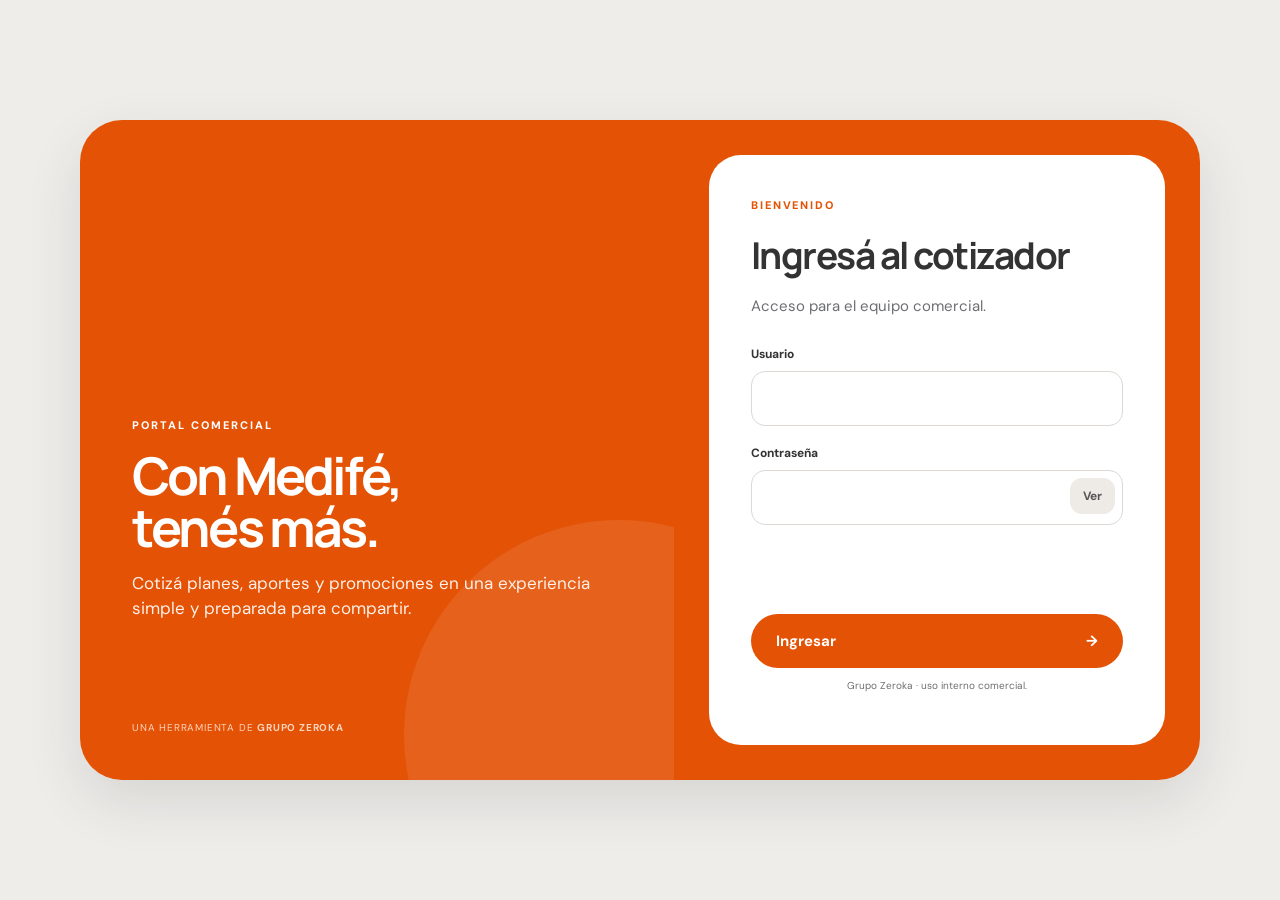
==== commit ef634b07: "Fix mobile login and quote preview; refine PDF branding and summary Stack the login on phones and ta" ====
--- a/login.html
+++ b/login.html
@@ -9,6 +9,7 @@
   <link rel="stylesheet" href="css/v2.css">
   <link rel="stylesheet" href="css/logo-fix.css">
   <link rel="stylesheet" href="css/brand-wordmark.css">
+  <link rel="stylesheet" href="css/mobile-refinements.css">
 </head>
 <body class="login-page">
   <main class="login-shell">
--- a/css/logo-fix.css
+++ b/css/logo-fix.css
@@ -1,4 +1,29 @@
-.brand-logo-shell,.hero-brand-logo,.medife-cover-logo,.medife-summary-brand .logo-box,.medife-timeline-logo,.login-official-logo{background:#333!important;border:1px solid rgba(227,82,5,.45)}
-.brand-logo-shell{box-shadow:0 9px 22px rgba(51,51,51,.16)}
-.hero-brand-logo{box-shadow:inset 0 0 0 1px rgba(255,255,255,.06)}
-.medife-cover-logo{box-shadow:0 14px 34px rgba(83,29,0,.2)}
+/* Medifé branding: nunca usar placa negra. */
+.brand-logo-shell,
+.hero-brand-logo{
+  background:transparent!important;
+  border:0!important;
+  box-shadow:none!important;
+}
+
+/* Sobre fondos naranjas, el wordmark va sobre blanco para conservar contraste. */
+.login-official-logo,
+.medife-cover-logo,
+.medife-summary-brand .logo-box,
+.medife-timeline-logo{
+  background:#fff!important;
+  border:0!important;
+  box-shadow:none!important;
+}
+
+.brand-logo-shell img,
+.hero-brand-logo img,
+.login-official-logo img,
+.medife-cover-logo img,
+.medife-summary-brand .logo-box img,
+.medife-timeline-logo img{
+  display:block;
+  max-width:100%;
+  max-height:100%;
+  object-fit:contain;
+}
--- a/css/brand-wordmark.css
+++ b/css/brand-wordmark.css
@@ -1,4 +1,9 @@
-/* Wordmark limpio Medifé: sin bloque negro del asset externo. */
+/* Branding Medifé: usa el asset oficial del micrositio corporativo de empleos. */
+:root{
+  --medife-official-logo:url('https://grupoaseconecta.hiringroom.com/data/accounts/grupoaseconecta/microsite/0f4f57617a40248659ef5d7f03d58975.jpg');
+}
+
+/* Fallback de texto: se conserva para PDF por compatibilidad con html2canvas. */
 .medife-wordmark{
   display:inline-block;
   color:#e35205;
@@ -8,39 +13,52 @@
   letter-spacing:-.055em;
   white-space:nowrap;
 }
-.brand-logo-shell{
-  width:auto;
-  min-width:126px;
-  height:48px;
-  padding:7px 14px 9px;
-  background:#fff;
-  border:1px solid #eee7e2;
-  box-shadow:0 8px 20px rgba(51,51,51,.07);
+
+/* En la interfaz web mostramos la pieza oficial, no una recreación tipográfica. */
+.brand-logo-shell,
+.hero-brand-logo,
+.login-official-logo{
+  padding:0!important;
+  overflow:hidden;
+  background:transparent!important;
+  border:0!important;
+  box-shadow:none!important;
 }
-.brand-logo-shell .medife-wordmark{font-size:31px}
-.hero-brand-logo{
-  min-height:104px;
-  background:#fff;
-  border:1px solid #eee7e2;
+.brand-logo-shell .medife-wordmark,
+.hero-brand-logo .medife-wordmark,
+.login-official-logo .medife-wordmark{
+  display:block;
+  color:transparent;
+  font-size:0;
+  line-height:0;
+  letter-spacing:0;
+  background-image:var(--medife-official-logo);
+  background-repeat:no-repeat;
+  background-position:center;
+  background-size:contain;
+  text-indent:-9999px;
 }
-.hero-brand-logo .medife-wordmark{font-size:58px}
-.login-official-logo{
-  width:auto;
-  min-width:190px;
-  height:74px;
-  padding:13px 22px 16px;
-  background:#fff;
-  border:1px solid rgba(255,255,255,.45);
-}
-.login-official-logo .medife-wordmark{font-size:46px}
+
+.brand-logo-shell{width:108px!important;min-width:108px!important;height:66px!important}
+.brand-logo-shell .medife-wordmark{width:108px;height:66px}
+
+.hero-brand-logo{width:236px!important;height:144px!important;min-height:144px!important;margin:0 auto}
+.hero-brand-logo .medife-wordmark{width:236px;height:144px}
+
+.login-official-logo{width:205px!important;min-width:205px!important;height:125px!important}
+.login-official-logo .medife-wordmark{width:205px;height:125px}
+
+/* PDF: fallback tipográfico hasta tener el archivo oficial alojado localmente/CORS-safe. */
 .medife-cover-logo{background:#fff}
 .medife-cover-logo .medife-wordmark{font-size:52px}
 .medife-summary-brand .logo-box,
 .medife-timeline-logo{background:#fff;border:1px solid #e6e1dd}
 .medife-summary-brand .medife-wordmark{font-size:30px}
 .medife-timeline-logo .medife-wordmark{font-size:28px}
+
 @media(max-width:700px){
-  .brand-logo-shell{min-width:104px;height:42px;padding:6px 11px 8px}
-  .brand-logo-shell .medife-wordmark{font-size:26px}
-  .hero-brand-logo .medife-wordmark{font-size:48px}
+  .brand-logo-shell{width:88px!important;min-width:88px!important;height:54px!important}
+  .brand-logo-shell .medife-wordmark{width:88px;height:54px}
+  .hero-brand-logo{width:200px!important;height:122px!important;min-height:122px!important}
+  .hero-brand-logo .medife-wordmark{width:200px;height:122px}
 }
--- a/css/mobile-refinements.css
+++ b/css/mobile-refinements.css
@@ -0,0 +1,62 @@
+/* Login y vista previa: conservar el diseño completo en pantallas pequeñas. */
+.login-shell { grid-template-columns: minmax(0, 53fr) minmax(0, 47fr); }
+.login-card, .login-brand, .login-card form, .login-card label { min-width: 0; }
+.login-copy h1, .login-card h2 { font-family: 'Manrope', 'DM Sans', Arial, Helvetica, sans-serif; }
+.login-card input { width: 100%; min-width: 0; font-size: 16px; }
+.password-wrap { display: block; width: 100%; }
+.password-wrap input { padding-right: 76px; }
+.login-official-logo { justify-content: flex-start; }
+.login-official-logo .medife-wordmark { background-position: left center; }
+.brand-symbol { display: block; width: 32px; height: 32px; flex: 0 0 32px; border-radius: 8px; }
+
+.quote-dialog { max-width: 100vw; max-height: 100dvh; }
+.quote-pages { display: grid; justify-items: center; gap: 24px; }
+.quote-page-preview { position: relative; flex: none; }
+.quote-page-preview > .quote-page { margin: 0!important; transform-origin: top left; }
+.dialog-toolbar > div:first-child { min-width: 0; }
+.dialog-toolbar > div:last-child { flex-shrink: 0; }
+
+@media (max-width: 1050px) {
+  .login-page .login-shell { grid-template-columns: minmax(0, 1fr); }
+}
+
+@media (max-width: 700px) {
+  body.login-page { display: block; padding: 0; }
+  .login-page .login-shell {
+    width: 100%; min-height: 100vh; min-height: 100dvh;
+    grid-template-columns: minmax(0, 1fr); grid-template-rows: auto 1fr;
+    border-radius: 0; box-shadow: none;
+  }
+  .login-page .login-brand { min-height: 0; padding: 24px; }
+  .login-page .login-official-logo { width: 144px!important; min-width: 0!important; height: 76px!important; }
+  .login-page .login-official-logo .medife-wordmark { width: 144px; height: 76px; }
+  .login-page .login-copy { margin-top: 20px; }
+  .login-page .login-copy .eyebrow { margin-bottom: 12px; font-size: 10px; }
+  .login-page .login-copy h1 { font-size: 34px; line-height: 1.08; }
+  .login-page .login-copy > p:last-child { margin: 14px 0 0; max-width: 360px; font-size: 14px; line-height: 1.5; }
+  .login-page .zeroka { position: static; margin-top: 20px; font-size: 9px; }
+  .login-page .login-card { align-self: stretch; margin: 0; padding: 28px 24px 36px; border-radius: 24px 24px 0 0; }
+  .login-page .login-card h2 { font-size: 30px; line-height: 1.12; }
+  .login-page .login-card > .muted { font-size: 14px; line-height: 1.5; }
+  .login-page .login-card form { margin-top: 24px; gap: 18px; }
+  .login-page .login-card input { min-height: 52px; border-radius: 12px; }
+  .login-page .login-card .button { min-height: 52px; border-radius: 12px; }
+
+  .site-header { padding-inline: 18px; }
+  .site-header .brand-logo-shell .medife-wordmark { color: #e35205!important; font-size: 32px!important; }
+  .site-header .header-actions .link-button { font-size: 12px; }
+  .hero .eyebrow { font-size: 10px; letter-spacing: .1em; line-height: 1.5; }
+
+  .quote-dialog { inset: 0; margin: 0; width: 100vw; height: 100vh; height: 100dvh; border-radius: 0; }
+  .quote-pages { padding: 12px; gap: 18px; overflow: hidden; }
+  .dialog-toolbar { padding: 12px; gap: 8px; }
+  .dialog-toolbar b { font-size: 12px; line-height: 1.3; }
+  .dialog-toolbar .button { padding: 0 12px; min-height: 44px; font-size: 12px; white-space: nowrap; }
+  .dialog-toolbar .icon-button { width: 40px; flex-basis: 40px; }
+}
+
+@media print {
+  .quote-pages { display: block; }
+  .quote-page-preview { width: 794px!important; height: 1123px!important; margin: 0; }
+  .quote-page-preview > .quote-page { transform: none!important; }
+}
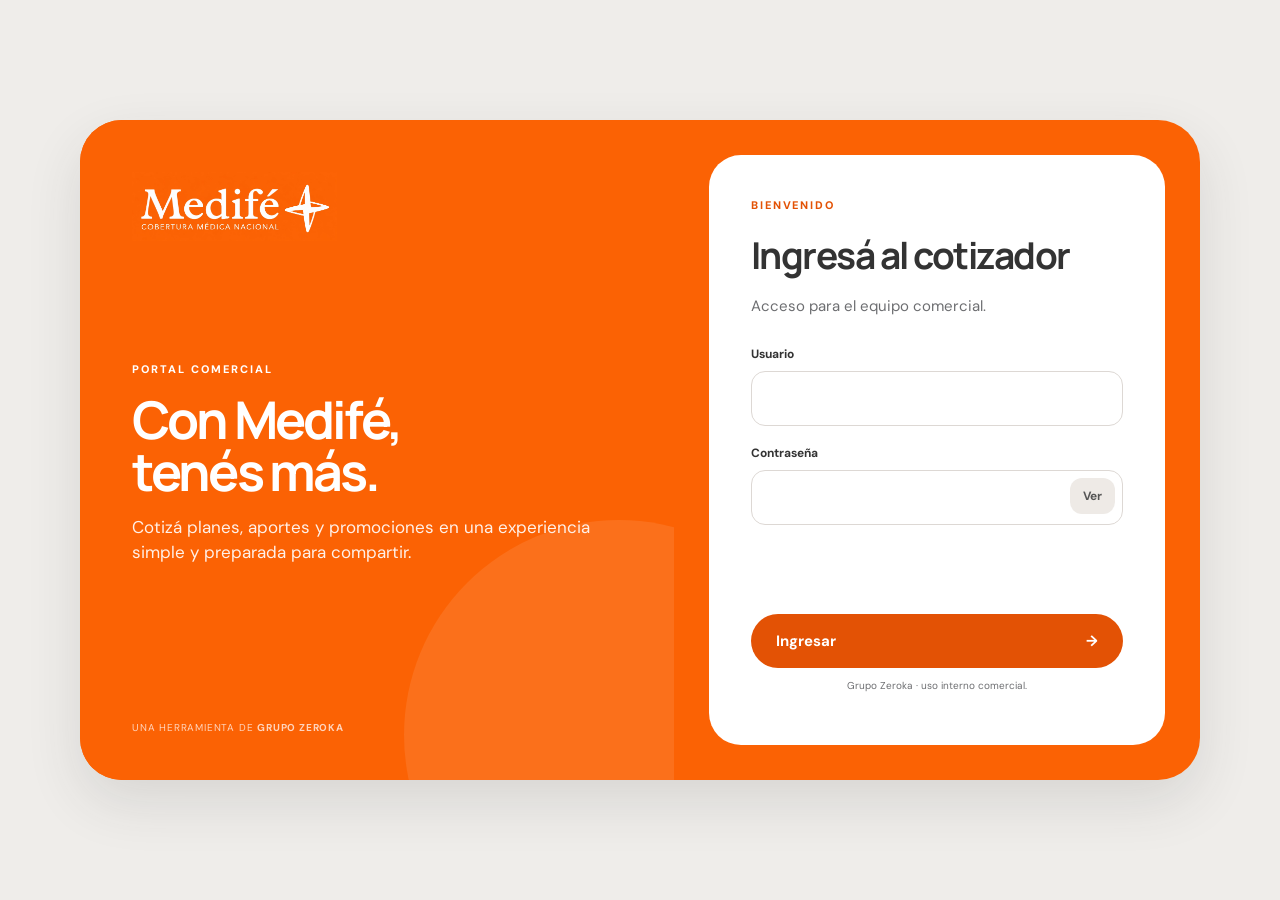
==== commit 5db55356: "Use supplied Medifé cover and official logos" ====
--- a/login.html
+++ b/login.html
@@ -10,11 +10,12 @@
   <link rel="stylesheet" href="css/logo-fix.css">
   <link rel="stylesheet" href="css/brand-wordmark.css">
   <link rel="stylesheet" href="css/mobile-refinements.css">
+  <link rel="stylesheet" href="css/official-assets.css">
 </head>
 <body class="login-page">
   <main class="login-shell">
     <section class="login-brand">
-      <a class="login-official-logo" href="login.html" aria-label="Medifé"><span class="medife-wordmark">Medifé</span></a>
+      <a class="login-official-logo" href="login.html" aria-label="Medifé"><img class="brand-logo" src="assets/medife-logo-white.jpg" alt="" width="205" height="69"></a>
       <div class="login-copy">
         <p class="eyebrow eyebrow--white">PORTAL COMERCIAL</p>
         <h1>Con Medifé,<br>tenés más.</h1>
--- a/css/official-assets.css
+++ b/css/official-assets.css
@@ -0,0 +1,40 @@
+/* Piezas enviadas por Medifé: logo naranja sobre blanco y blanco sobre naranja. */
+.site-header .brand-logo-shell {
+  display:block!important;
+  width:160px!important;
+  min-width:160px!important;
+  height:54px!important;
+  overflow:hidden!important;
+}
+.site-header .brand-logo-shell .brand-logo,
+.login-page .login-official-logo .brand-logo {
+  display:block;
+  width:100%;
+  height:100%;
+  object-fit:contain;
+}
+.login-page .login-shell,
+.login-page .login-brand { background:#fb6204!important; }
+.login-page .login-official-logo {
+  display:block!important;
+  width:205px!important;
+  min-width:0!important;
+  height:69px!important;
+  padding:0!important;
+  border:0!important;
+  border-radius:0!important;
+  overflow:hidden!important;
+  background:transparent!important;
+  box-shadow:none!important;
+}
+@media (max-width:700px) {
+  .site-header .brand-logo-shell {
+    width:124px!important;
+    min-width:124px!important;
+    height:42px!important;
+  }
+  .login-page .login-official-logo {
+    width:144px!important;
+    height:49px!important;
+  }
+}
